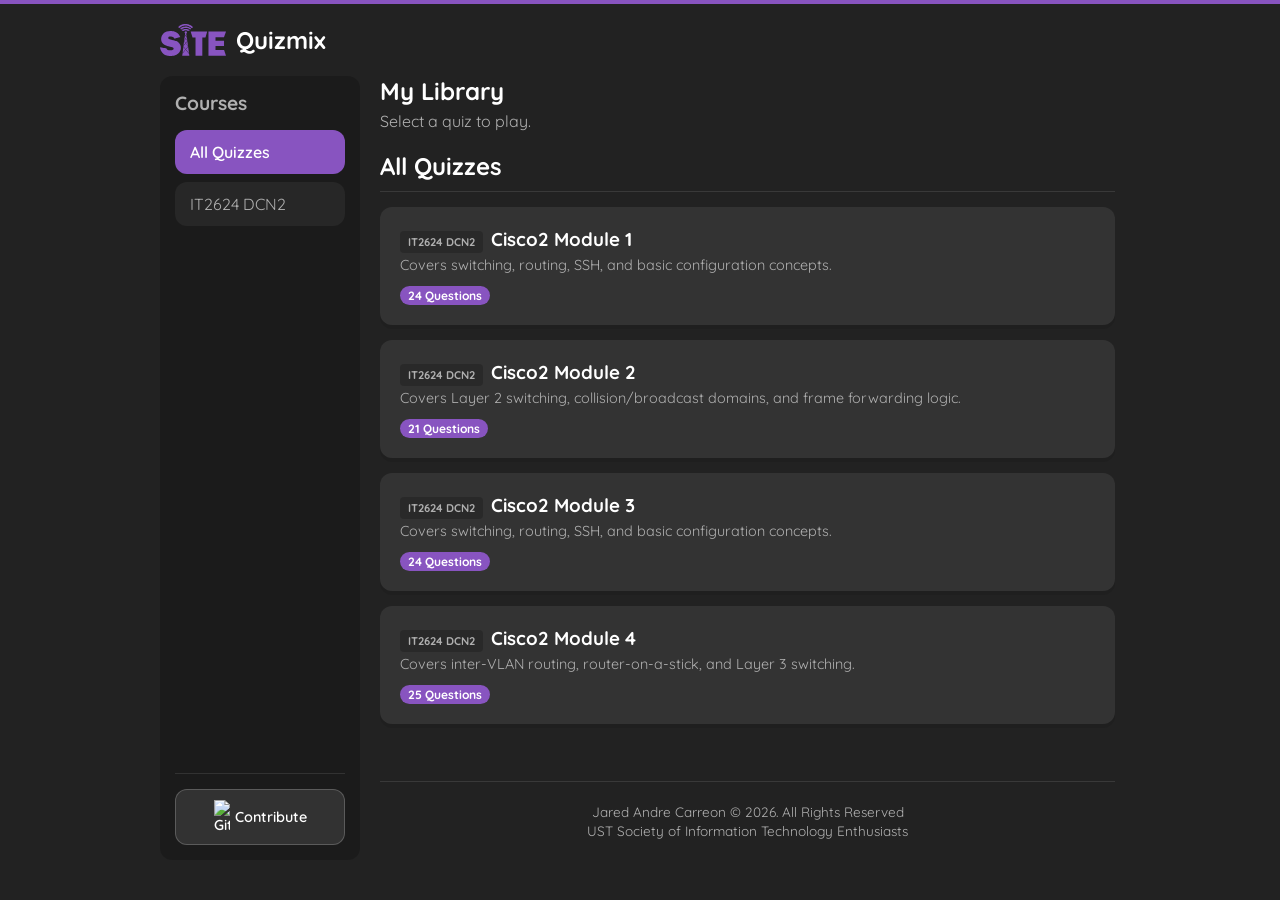
==== index.html @ fb85755e "Initial Initial commit" ====
<!DOCTYPE html>
<html lang="en">

<head>
    <meta charset="UTF-8">
    <meta name="viewport" content="width=device-width, initial-scale=1.0">
    <title>Quizmix</title>
    <link rel="stylesheet" href="assets/css/style.css">
    <link rel="preconnect" href="https://fonts.googleapis.com">
    <link rel="preconnect" href="https://fonts.gstatic.com" crossorigin>
    <link href="https://fonts.googleapis.com/css2?family=Quicksand:wght@400;500;600;700&display=swap" rel="stylesheet">
    <link href="https://fonts.googleapis.com/css2?family=Material+Symbols+Rounded:opsz,wght,FILL,GRAD@24,400,1,0"
        rel="stylesheet" />
</head>

<body>

    <div class="app-container">

        <!-- HEADER -->
        <header class="top-bar">
            <div class="header-content">
                <div class="logo">
                    <button id="menu-btn" class="hamburger-btn" aria-label="Toggle Menu">
                        <svg viewBox="0 0 24 24" width="24" height="24" stroke="currentColor" stroke-width="2"
                            fill="none" stroke-linecap="round" stroke-linejoin="round">
                            <line x1="3" y1="12" x2="21" y2="12"></line>
                            <line x1="3" y1="6" x2="21" y2="6"></line>
                            <line x1="3" y1="18" x2="21" y2="18"></line>
                        </svg>
                    </button>
                    <img src="assets/images/logo.svg" alt="Quizmix Logo">
                    <span>Quizmix</span>
                </div>
                <div class="score-board hidden" id="score-board">
                    Score: <span id="score-val">0</span>
                </div>
            </div>
        </header>

        <!-- START SCREEN (LIBRARY) -->
        <section id="start-screen" class="screen active dashboard-layout">

            <!-- SIDEBAR (Course Filter) -->
            <aside class="sidebar">
                <div class="sidebar-header">
                    <h2>Courses</h2>
                </div>
                <div id="course-list" class="course-list">
                    <!-- Dynamic Course Items -->
                    <div class="course-item active">All Quizzes</div>
                </div>

                <div class="sidebar-footer">
                    <div class="github-link-section sidebar-version">
                        <a href="https://github.com/jaredandrelc/sitequizmix" target="_blank"
                            class="github-btn compact">
                            <img src="https://github.githubassets.com/images/modules/logos_page/GitHub-Mark.png"
                                alt="GitHub" class="github-icon" style="width:16px; margin-right:5px;">
                            Contribute
                        </a>
                    </div>
                </div>
            </aside>

            <!-- MAIN CONTENT -->
            <div id="mobile-filters" class="mobile-filters"></div>

            <main class="content-area">
                <div class="library-header">
                    <h1>My Library</h1>
                    <p>Select a quiz to play.</p>
                </div>





                <div id="course-title-display" class="course-section-title">All Quizzes</div>

                <div id="quiz-list" class="quiz-grid">
                    <!-- Quiz Cards Injected Here -->
                </div>

                <footer>
                    <p>Jared Andre Carreon © 2026. All Rights Reserved</p>
                    <p>UST Society of Information Technology Enthusiasts</p>
                </footer>
            </main>
        </section>

        <!-- QUIZ SCREEN -->
        <section id="quiz-screen" class="screen">
            <div class="progress-bar-container">
                <div class="progress-bar" id="progress-bar"></div>
            </div>

            <div class="question-card">
                <div class="question-header">
                    <span class="q-type-badge" id="q-type">MULTIPLE CHOICE</span>

                    <div class="q-image-container hidden" id="q-image-container">
                        <img id="q-image" class="q-image" alt="Question Image">
                        <button id="view-larger-btn" class="view-larger-btn" title="View Larger">
                            <svg width="24" height="24" viewBox="0 0 24 24" fill="none" stroke="currentColor"
                                stroke-width="2" stroke-linecap="round" stroke-linejoin="round">
                                <polyline points="15 3 21 3 21 9"></polyline>
                                <polyline points="9 21 3 21 3 15"></polyline>
                                <line x1="21" y1="3" x2="14" y2="10"></line>
                                <line x1="3" y1="21" x2="10" y2="14"></line>
                            </svg>
                        </button>
                    </div>

                    <h2 id="q-text">Question text goes here?</h2>
                </div>

                <div class="interaction-area" id="interaction-area">
                    <!-- Dynamic Answer Options Injected Here -->
                </div>

                <div class="feedback-area hidden" id="feedback-area">
                    <div class="feedback-header" id="feedback-header">
                        <p id="feedback-msg">Correct!</p>
                    </div>
                    <button id="next-btn" class="primary-btn">Next Question</button>
                </div>
            </div>
        </section>

        <!-- RESULT SCREEN -->
        <section id="result-screen" class="screen">
            <!-- HERO SECTION (Fixed Size) -->
            <div class="result-hero-section">
                <h1>Quiz Completed!</h1>
                <p id="greeting-msg">Great job!</p>

                <!-- Circular Score Widget -->
                <div class="score-circle-container">
                    <svg class="score-circle" width="160" height="160" viewBox="0 0 160 160">
                        <defs>
                            <linearGradient id="scoreGradient" x1="0%" y1="0%" x2="100%" y2="100%">
                                <stop offset="0%" stop-color="#8854C0" />
                                <stop offset="100%" stop-color="#00C985" />
                            </linearGradient>
                        </defs>
                        <circle class="score-bg" cx="80" cy="80" r="70" stroke-width="12" fill="none"></circle>
                        <circle id="score-progress" class="score-progress" cx="80" cy="80" r="70" stroke-width="12"
                            fill="none" stroke="url(#scoreGradient)" stroke-linecap="round"></circle>
                    </svg>
                    <div class="score-text-center">
                        <span id="score-percent" class="score-percent-text">100%</span>
                        <span id="final-score-val" class="score-fraction-text">10/10</span>
                    </div>
                </div>

                <div class="hero-actions">
                    <button id="restart-btn" class="primary-btn">Play Again</button>
                    <button id="library-btn" class="primary-btn">Go back to Library</button>
                </div>
            </div>

            <!-- ANSWERS FEED (Independent Flow) -->
            <div class="result-answers-feed">
                <div class="summary-header-row">
                    <h2 class="section-title">Answers</h2>
                    <div class="summary-controls-segmented">
                        <button id="view-simple-btn" class="segment-btn active">Simple</button>
                        <button id="view-detailed-btn" class="segment-btn">Detailed</button>
                    </div>
                </div>
                <div id="quiz-summary" class="summary-list">
                    <!-- Dynamic Summary Injected Here -->
                </div>
            </div>

            <footer>
                <p>Jared Andre Carreon © 2026. All Rights Reserved</p>
                <p>UST Society of Information Technology Enthusiasts</p>
            </footer>
        </section>

    </div>

    </div>

    <!-- EXIT CONFIRMATION MODAL -->
    <div id="exit-modal" class="modal-overlay hidden">
        <div class="modal-content">
            <h3>Exit Quiz?</h3>
            <p>Your progress will be lost if you leave now.</p>
            <div class="modal-actions">
                <button id="modal-stay-btn" class="secondary-btn">Cancel</button>
                <button id="modal-leave-btn" class="primary-btn danger-btn">Exit</button>
            </div>
        </div>
    </div>

    <!-- QUIZ SPLASH SCREEN MODAL -->
    <div id="quiz-splash-modal" class="modal-overlay hidden" style="z-index: 2000;">
        <div class="modal-content splash-content">
            <div class="splash-header">
                <span id="splash-course" class="q-type-badge">Course Name</span>
                <h2 id="splash-title">Quiz Title</h2>
                <p id="splash-meta" class="splash-meta">10 Questions</p>
            </div>
            <div class="splash-body">
                <p id="splash-desc">Description goes here...</p>
            </div>
            <div class="modal-actions splash-actions">
                <button id="splash-library-btn" class="secondary-btn">Go to Library</button>
                <button id="splash-play-btn" class="primary-btn">Play Quiz</button>
            </div>
        </div>
    </div>

    <!-- EXPLANATION MODAL -->
    <div id="explanation-modal" class="modal-overlay hidden">
        <div class="modal-content explanation-content">
            <div class="modal-header">
                <h3>Explanation</h3>
                <button id="close-explanation-btn" class="close-icon">&times;</button>
            </div>
            <div class="modal-body">
                <p id="explanation-text"></p>
            </div>
            <div class="modal-actions">
                <button id="close-explanation-action-btn" class="primary-btn">Got it</button>
            </div>
        </div>
    </div>



    <script src="https://cdn.jsdelivr.net/npm/canvas-confetti@1.6.0/dist/confetti.browser.min.js"></script>
    <script src="assets/js/audio.js"></script>
    <script src="assets/js/script.js"></script>
</body>

</html>
---- assets/css/style.css ----
:root {
    --primary: #8854C0;
    --primary-dark: #6c4298;
    --secondary: #00c985;
    --accent: #ffc000;
    --danger: #ff3355;
    --background: #222222;
    --surface: #333333;
    --text: #ffffff;
    --text-muted: #b0b0b0;
    --font-main: 'Quicksand', sans-serif;

    --radius: 12px;
    --shadow: 0 4px 0 rgba(0, 0, 0, 0.3);
    --shadow-hover: 0 6px 0 rgba(0, 0, 0, 0.3);
    --shadow-active: 0 2px 0 rgba(0, 0, 0, 0.3);
}

::-webkit-scrollbar {
    width: 10px;
    height: 10px;
}

::-webkit-scrollbar-track {
    background: transparent;
}

::-webkit-scrollbar-thumb {
    background: #555;
    border-radius: 5px;
    border: 2px solid var(--background);
}

::-webkit-scrollbar-thumb:hover {
    background: var(--primary);
}

* {
    box-sizing: border-box;
    margin: 0;
    padding: 0;
    -webkit-user-select: none;
    -moz-user-select: none;
    -ms-user-select: none;
    user-select: none;
}

input,
textarea,
[contenteditable] {
    -webkit-user-select: text;
    -moz-user-select: text;
    -ms-user-select: text;
    user-select: text;
}

body {
    font-family: var(--font-main);
    background-color: var(--background);
    color: var(--text);
    height: 100vh;
    display: flex;
    justify-content: center;
    align-items: center;
    overflow: hidden;
    border-top: 4px solid var(--primary);
}

.hidden {
    display: none !important;
}

.app-container {
    width: 100%;
    width: 100%;
    max-width: 1000px;
    height: 100%;
    height: 100%;
    display: flex;
    flex-direction: column;
    padding: 20px;
    position: relative;
}

.top-bar {
    position: relative;
    padding: 0;
    margin-bottom: 20px;
}

.header-content {
    display: flex;
    justify-content: space-between;
    align-items: center;
}

.logo {
    font-weight: 700;
    font-size: 1.5rem;
    color: var(--text);
    display: flex;
    align-items: center;
    gap: 10px;
}

.logo img {
    height: 32px;
    width: auto;
}

.hamburger-btn {
    background: none;
    border: none;
    color: var(--text);
    cursor: pointer;
    margin-right: 10px;
    padding: 5px;
    display: none;
}

.hamburger-btn:hover {
    color: var(--primary);
}

.score-board {
    background: rgba(0, 0, 0, 0.3);
    padding: 5px 15px;
    border-radius: 20px;
    font-weight: 600;
}

.screen {
    flex: 1;
    display: none;
    flex-direction: column;
    animation: fadeIn 0.4s ease;
    overflow-y: auto;
}

.screen.active {
    display: flex;
}

@keyframes fadeIn {
    from {
        opacity: 0;
        transform: translateY(10px);
    }

    to {
        opacity: 1;
        transform: translateY(0);
    }
}

.library-header {
    margin-bottom: 20px;
}

.library-header h1 {
    margin-bottom: 5px;
}

.library-header p {
    color: var(--text-muted);
}

.dashboard-layout {
    flex-direction: row;
    gap: 20px;
    height: 100%;
    overflow: hidden;
    padding-bottom: 20px;
}

.sidebar {
    width: 200px;
    flex-shrink: 0;
    background: rgba(0, 0, 0, 0.2);
    border-radius: var(--radius);
    padding: 15px;
    display: flex;
    flex-direction: column;
}

.sidebar-header h2 {
    font-size: 1.2rem;
    margin-bottom: 15px;
    color: var(--text-muted);
}

.course-list {
    display: flex;
    flex-direction: column;
    gap: 8px;
    overflow-y: auto;
    flex: 1;
}

.mobile-filters {
    display: none;
    flex-direction: row;
    overflow-x: auto;
    gap: 10px;
    padding: 2px 5px 15px 5px;
    margin: 0;
    flex-shrink: 0;
    width: 600px;
    max-width: 100%;
    scrollbar-width: none;
}

.mobile-filters::-webkit-scrollbar {
    display: none;
}

.mobile-filters .course-item {
    flex-shrink: 0;
    white-space: nowrap;
}

.sidebar-footer {
    margin-top: 20px;
    padding-top: 15px;
    border-top: 1px solid rgba(255, 255, 255, 0.1);
}

.course-item {
    padding: 10px 15px;
    background: rgba(255, 255, 255, 0.05);
    border-radius: 8px;
    cursor: pointer;
    font-size: 0.95rem;
    color: var(--text-muted);
    transition: all 0.2s;
}

.course-item:hover {
    background: rgba(255, 255, 255, 0.1);
    color: white;
}

.course-item.active {
    background: var(--primary);
    color: white;
    font-weight: 600;
}

.content-area {
    flex: 1;
    display: flex;
    flex-direction: column;
    overflow-y: auto;
    padding-right: 5px;
}

.library-header {
    margin-bottom: 20px;
}

.course-section-title {
    font-size: 1.5rem;
    font-weight: 700;
    margin-bottom: 15px;
    padding-bottom: 10px;
    border-bottom: 1px solid rgba(255, 255, 255, 0.1);
}

@media (max-width: 768px) {
    .dashboard-layout {
        flex-direction: column;
    }

    .hamburger-btn {
        display: flex;
    }

    .sidebar {
        position: fixed;
        top: 0;
        left: -260px;
        width: 260px;
        height: 100vh;
        background: #333;
        z-index: 2000;
        transition: left 0.3s ease;
        flex-direction: column;
        padding: 20px;
        box-shadow: 2px 0 10px rgba(0, 0, 0, 0.5);
        align-items: stretch;
        overflow-y: auto;
    }

    .sidebar.open {
        left: 0;
    }

    .sidebar-overlay {
        position: fixed;
        top: 0;
        left: 0;
        width: 100vw;
        height: 100vh;
        background: rgba(0, 0, 0, 0.5);
        z-index: 1999;
        display: none;
    }

    .sidebar-overlay.active {
        display: block;
    }

    .sidebar-header {
        display: block;
        margin-bottom: 20px;
        font-size: 1.5rem;
        font-weight: bold;
        color: var(--text);
        padding-bottom: 15px;
        border-bottom: 1px solid rgba(255, 255, 255, 0.1);
    }

    .sidebar-footer {
        display: block;
        margin-top: auto;
    }

    .mobile-filters {
        display: flex;
        width: 100%;
        padding-left: 20px;
        padding-right: 20px;
        margin-bottom: 15px;
        box-sizing: border-box;
    }

    .content-area {
        overflow-y: auto;
    }

    .course-list {
        flex-direction: column;
        overflow-x: hidden;
        overflow-y: auto;
        padding-bottom: 20px;
        gap: 10px;
    }
}

.course-item {
    white-space: normal;
    padding: 12px 15px;
    font-size: 1rem;
    background: rgba(255, 255, 255, 0.05);
    border-radius: var(--radius);
    text-align: left;
}

.course-item.active {
    background: var(--primary);
    box-shadow: none;
}

.content-area {
    overflow-y: auto;
}

.github-link-section {
    margin-bottom: 20px;
    text-align: center;
    background: rgba(255, 255, 255, 0.05);
    padding: 20px;
    border-radius: var(--radius);
    border: 1px solid rgba(255, 255, 255, 0.1);
}

.github-link-section.sidebar-version {
    background: transparent;
    border: none;
    padding: 0;
    margin: 0;
    text-align: left;
}

.github-btn {
    display: inline-flex;
    align-items: center;
    background: #24292e;
    color: white;
    padding: 10px 20px;
    border-radius: var(--radius);
    text-decoration: none;
    font-weight: 600;
    transition: transform 0.2s, background 0.2s;
    box-shadow: 0 4px 0 rgba(0, 0, 0, 0.2);
    width: 100%;
    justify-content: center;
}

.github-btn.compact {
    font-size: 0.9rem;
    padding: 10px 15px;
    background: rgba(255, 255, 255, 0.1);
    border: 1px solid rgba(255, 255, 255, 0.2);
    box-shadow: none;
}

.github-btn.compact:hover {
    background: var(--primary);
    border-color: var(--primary);
}

.github-btn:hover {
    background: #2f363d;
    transform: translateY(-2px);
}

.github-btn:active {
    transform: translateY(2px);
    box-shadow: none;
}

.instruction-text {
    font-size: 0.9rem;
    color: var(--text-muted);
}

.quiz-grid {
    display: grid;
    grid-template-columns: 1fr;
    gap: 15px;
    padding-bottom: 20px;
}

footer {
    margin-top: auto;
    text-align: center;
    padding: 20px 0;
    border-top: 1px solid rgba(255, 255, 255, 0.1);
    color: var(--text-muted);
    font-size: 0.85rem;
    line-height: 1.4;
}

.quiz-card {
    background: var(--surface);
    padding: 20px;
    border-radius: var(--radius);
    cursor: pointer;
    position: relative;
    box-shadow: 0 4px 0 rgba(0, 0, 0, 0.1);
    transition: transform 0.1s;
}

.quiz-card:hover {
    transform: translateY(-2px);
    background: #505050;
}

.quiz-card:active {
    transform: translateY(2px);
    box-shadow: 0 0 0 rgba(0, 0, 0, 0.1);
}

.quiz-card h3 {
    margin-bottom: 5px;
}

.quiz-card p {
    font-size: 0.9rem;
    color: var(--text-muted);
    margin-bottom: 10px;
}

.quiz-card small {
    display: inline-block;
    background: var(--primary);
    padding: 2px 8px;
    border-radius: 10px;
    font-size: 0.75rem;
    font-weight: bold;
}

.remove-quiz {
    position: absolute;
    top: 10px;
    right: 15px;
    font-size: 1.5rem;
    color: var(--text-muted);
    transition: color 0.2s;
}

.remove-quiz:hover {
    color: var(--danger);
}

.result-unified-card {
    background: var(--surface);
    border-radius: var(--radius);
    box-shadow: 0 10px 20px rgba(0, 0, 0, 0.2);
    max-width: 800px;
    margin: 0 auto;
    padding-bottom: 30px;
}

.result-hero-section {
    text-align: center;
    padding: 30px 20px 10px 20px;
    margin-bottom: 20px;
    background: transparent;
}

.result-answers-feed {
    padding: 0 40px;
}

.result-card {
    display: none;
}

.score-circle-container {
    position: relative;
    width: 160px;
    height: 160px;
    margin: 20px auto;
}

.score-circle {
    transform: rotate(-90deg);
}

.score-bg {
    stroke: rgba(255, 255, 255, 0.1);
}

.score-progress {
    stroke-dasharray: 440;
    stroke-dashoffset: 440;
    transition: stroke-dashoffset 1.5s ease-out;
}

.score-text-center {
    position: absolute;
    top: 50%;
    left: 50%;
    transform: translate(-50%, -50%);
    display: flex;
    flex-direction: column;
    align-items: center;
}

.score-percent-text {
    font-size: 2rem;
    font-weight: 700;
    color: var(--text);
}

.score-fraction-text {
    font-size: 1rem;
    color: var(--text-muted);
    margin-top: -5px;
}

.result-answers-feed {
    padding: 0 40px;
    margin: 0 auto;
}

.result-card {
    display: none;
}

.summary-list {
    text-align: left;
    margin: 20px 0;
    border-top: 1px solid rgba(255, 255, 255, 0.1);
    padding-top: 10px;
}

.summary-item {
    background: rgba(0, 0, 0, 0.2);
    padding: 10px;
    margin-bottom: 8px;
    border-radius: 8px;
    border-left: 4px solid #555;
    display: flex;
    justify-content: space-between;
    align-items: center;
}

.summary-item.correct {
    border-left-color: var(--secondary);
    background: rgba(0, 201, 133, 0.1);
}

.summary-item.wrong {
    border-left-color: var(--danger);
    background: rgba(255, 51, 85, 0.1);
}

.summary-text {
    font-size: 0.9rem;
    flex: 1;
    margin-right: 10px;
}

.hidden-action {
    opacity: 0;
    transform: scale(0.9);
    pointer-events: none;
    transition: all 0.3s;
}

.summary-badge {
    font-weight: bold;
    font-size: 0.8rem;
    text-transform: uppercase;
    padding: 2px 6px;
    border-radius: 4px;
}

.summary-item.correct .summary-badge {
    color: var(--secondary);
    background: rgba(0, 201, 133, 0.2);
}

.summary-item.wrong .summary-badge {
    color: var(--danger);
    background: rgba(255, 51, 85, 0.2);
}

.result-card h1 {
    margin-bottom: 10px;
}

.summary-header-row {
    display: flex;
    justify-content: space-between;
    align-items: center;
    margin: 20px 0 15px 0;
    padding-top: 10px;
}

.section-title {
    font-size: 1.3rem;
    font-weight: 700;
    color: var(--text);
    margin: 0;
}

.summary-controls-segmented {
    background: rgba(0, 0, 0, 0.2);
    padding: 4px;
    border-radius: 10px;
    display: flex;
    gap: 4px;
}

.segment-btn {
    background: transparent;
    border: none;
    color: var(--text-muted);
    padding: 6px 16px;
    font-size: 0.9rem;
    font-weight: 600;
    font-family: inherit;
    cursor: pointer;
    border-radius: 8px;
    transition: all 0.2s cubic-bezier(0.25, 1, 0.5, 1);
}

.segment-btn.active {
    background: rgba(255, 255, 255, 0.1);
    color: white;
    box-shadow: 0 2px 5px rgba(0, 0, 0, 0.1);
}

.segment-btn:hover:not(.active) {
    color: white;
}

.summary-card-detailed {
    background: rgba(0, 0, 0, 0.3);
    border-radius: 12px;
    padding: 15px;
    margin-bottom: 20px;
    text-align: left;
    border: 2px solid transparent;
}

.summary-card-detailed.correct {
    border-color: var(--secondary);
    background: rgba(0, 201, 133, 0.05);
}

.summary-card-detailed.wrong {
    border-color: var(--danger);
    background: rgba(255, 51, 85, 0.05);
}

.det-question-text {
    font-size: 1.1rem;
    font-weight: 600;
    margin-bottom: 10px;
    display: flex;
    justify-content: space-between;
    align-items: flex-start;
    gap: 10px;
}

.det-badge {
    font-size: 0.75rem;
    padding: 3px 8px;
    border-radius: 6px;
    font-weight: bold;
    text-transform: uppercase;
    flex-shrink: 0;
}

.det-badge.correct {
    background: var(--secondary);
    color: #00442a;
}

.det-badge.wrong {
    background: var(--danger);
    color: #550011;
}

.det-image {
    width: 100%;
    max-height: 200px;
    object-fit: contain;
    border-radius: 8px;
    margin-bottom: 15px;
    background: rgba(0, 0, 0, 0.2);
}

.det-options {
    display: flex;
    flex-direction: column;
    gap: 8px;
}

.det-opt {
    padding: 10px;
    background: rgba(255, 255, 255, 0.05);
    border-radius: 8px;
    font-size: 0.95rem;
    border: 1px solid rgba(255, 255, 255, 0.1);
    display: flex;
    align-items: center;
    gap: 8px;
}

.det-opt.user-selected {
    border-color: var(--text-muted);
    background: rgba(255, 255, 255, 0.1);
}

.det-opt.is-correct-answer {
    border-color: var(--secondary);
    background: rgba(0, 201, 133, 0.2);
    color: var(--secondary);
    font-weight: 600;
}

.det-opt.user-selected.is-wrong {
    border-color: var(--danger);
    background: rgba(255, 51, 85, 0.2);
    color: var(--danger);
}

#greeting-msg {
    font-size: 1.5rem;
    font-weight: 700;
    color: var(--text);
    margin: 0;
    color: var(--text-muted);
}

.result-divider {
    height: 1px;
    background: rgba(255, 255, 255, 0.1);
    margin: 30px 0 20px 0;
    width: 100%;
}

.primary-btn {
    background: var(--primary);
    color: white;
    border: none;
    padding: 15px 30px;
    font-size: 1.1rem;
    font-family: inherit;
    font-weight: 700;
    border-radius: var(--radius);
    cursor: pointer;
    box-shadow: 0 4px 0 var(--primary-dark);
    transition: transform 0.1s;
    width: 100%;
}

.hero-actions .primary-btn {
    width: 100%;
    max-width: 250px;
    margin: 0 auto;
    display: block;
    box-shadow: 0 4px 0 var(--primary-dark);
    background: var(--primary);
    color: white;
    opacity: 1;
}

#restart-btn {
    background: var(--secondary) !important;
    box-shadow: 0 4px 0 #00A16B !important;
}

#restart-btn:active {
    box-shadow: 0 0 0 #00A16B !important;
}

#restart-btn:hover {
    background: #00c985 !important;
    box-shadow: 0 6px 0 #008f5d !important;
    transform: translateY(-2px);
}

#library-btn:hover {
    background: var(--primary);
    box-shadow: 0 6px 0 var(--primary-dark) !important;
    transform: translateY(-2px);
}

.hero-actions .primary-btn+.primary-btn {
    margin-top: 15px;
}

.hero-actions .primary-btn:active {
    box-shadow: 0 0 0 var(--primary-dark);
    transform: translateY(4px);
}

.modal-overlay {
    position: fixed;
    top: 0;
    left: 0;
    width: 100%;
    height: 100%;
    background: rgba(0, 0, 0, 0.6);
    backdrop-filter: blur(5px);
    z-index: 2000;
    display: flex;
    justify-content: center;
    align-items: center;
    padding: 20px;
    opacity: 0;
    visibility: hidden;
    transition: all 0.3s ease;
}

.modal-overlay:not(.hidden) {
    opacity: 1;
    visibility: visible;
}

.modal-content {
    background: var(--surface);
    padding: 30px;
    border-radius: var(--radius);
    text-align: center;
    max-width: 400px;
    width: 100%;
    box-shadow: 0 20px 40px rgba(0, 0, 0, 0.4);
    transform: scale(0.9);
    transition: transform 0.3s cubic-bezier(0.16, 1, 0.3, 1);
    border: 1px solid rgba(255, 255, 255, 0.1);
}

.modal-overlay:not(.hidden) .modal-content {
    transform: scale(1);
}

.modal-content h3 {
    font-size: 1.5rem;
    margin-bottom: 10px;
}

.modal-content p {
    color: var(--text-muted);
    margin-bottom: 25px;
}

.modal-actions {
    display: flex;
    gap: 15px;
    justify-content: center;
}

.modal-actions button {
    flex: 1;
    padding: 12px;
}

.secondary-btn {
    background: transparent;
    border: 1px solid rgba(255, 255, 255, 0.2);
    color: var(--text);
    border-radius: var(--radius);
    cursor: pointer;
    font-weight: 600;
    transition: all 0.2s;
}

.secondary-btn:hover {
    background: rgba(255, 255, 255, 0.05);
}

.danger-btn {
    background: var(--danger);
    box-shadow: 0 4px 0 #cc1f45;
}

.danger-btn:active {
    background: var(--danger);
    box-shadow: none;
}

.sticky-score-info {
    opacity: 0;
    transform: translateY(-10px);
    transition: all 0.3s ease;
    font-weight: 700;
    font-size: 1.1rem;
    pointer-events: none;
    position: absolute;
    display: flex;
    align-items: center;
    gap: 12px;
}

.sticky-percent {
    color: var(--secondary);
    font-size: 1.2rem;
}

.sticky-fraction {
    color: var(--text-muted);
    font-size: 1rem;
}

.result-sticky-header.stuck .sticky-score-info {
    opacity: 1;
    transform: translateY(0);
    position: relative;
    pointer-events: auto;
}

.result-sticky-header .final-score {
    transition: transform 0.4s cubic-bezier(0.16, 1, 0.3, 1);
    transform-origin: left center;
}

.result-sticky-header.stuck .final-score {
    transform: scale(0.6);
}

.result-sticky-header .primary-btn {
    transition: all 0.4s cubic-bezier(0.16, 1, 0.3, 1);
    width: 100%;
    max-width: 200px;
}

.result-sticky-header.stuck .primary-btn {
    width: auto;
    padding: 8px 20px;
    font-size: 0.85rem;
    box-shadow: 0 2px 0 var(--primary-dark);
    margin: 0;
}

.result-header-content {
    margin-bottom: 20px;
}

.icon-svg {
    width: 20px;
    height: 20px;
    vertical-align: middle;
}

input[type="file"] {
    display: none;
}

.progress-bar-container {
    width: 100%;
    height: 8px;
    background: rgba(255, 255, 255, 0.1);
    border-radius: 4px;
    margin-bottom: 20px;
    overflow: hidden;
    flex-shrink: 0;
}

.progress-bar {
    height: 100%;
    background: var(--secondary);
    width: 0%;
    transition: width 0.3s ease;
}

.question-card {
    background: var(--surface);
    padding: 20px;
    border-radius: var(--radius);
    flex: 1;
    display: flex;
    flex-direction: column;
    max-height: 80vh;
    position: relative;
    overflow: hidden;
}

.question-header {
    margin-bottom: 20px;
}

.q-type-badge {
    font-size: 0.75rem;
    background: rgba(0, 0, 0, 0.2);
    padding: 4px 8px;
    border-radius: 4px;
    text-transform: uppercase;
    font-weight: bold;
    color: var(--text-muted);
}

#q-text {
    margin-top: 10px;
    font-size: 1.3rem;
}

.q-image {
    max-width: 100%;
    max-height: 300px;
    border-radius: 8px;
    margin-top: 10px;
    display: block;
    object-fit: contain;
}

.interaction-area {
    flex: 1;
    overflow-y: auto;
    display: flex;
    flex-direction: column;
    gap: 10px;
    padding-bottom: 10px;
    scroll-behavior: smooth;
    min-height: 0;
}

.interaction-area>* {
    flex-shrink: 0;
}

.interaction-area.has-feedback {
    padding-bottom: 50vh !important;
    overflow-y: auto !important;
}

.option-btn {
    background: rgba(255, 255, 255, 0.05);
    border: 2px solid rgba(255, 255, 255, 0.1);
    color: white;
    padding: 15px;
    border-radius: 12px;
    text-align: left;
    cursor: pointer;
    font-family: inherit;
    font-size: 1rem;
    transition: all 0.2s;
    position: relative;
}

.option-btn:hover {
    background: rgba(255, 255, 255, 0.1);
}

.option-btn.selected {
    border-color: var(--primary);
    background: rgba(136, 84, 192, 0.2);
}

.option-btn.correct {
    background: var(--secondary);
    border-color: var(--secondary);
    box-shadow: 0 4px 0 #00A16B;
}

.option-btn.wrong {
    background: var(--danger);
    border-color: var(--danger);
    box-shadow: 0 4px 0 #CC2944;
}

.ident-input {
    background: rgba(0, 0, 0, 0.2);
    border: 2px solid rgba(255, 255, 255, 0.1);
    color: white;
    padding: 15px;
    border-radius: 12px;
    font-size: 1.2rem;
    font-family: inherit;
    width: 100%;
}

.ident-input:focus {
    outline: none;
    border-color: var(--primary);
}

.word-bank,
.sentence-lane {
    display: flex;
    flex-wrap: wrap;
    gap: 8px;
    padding: 20px;
    min-height: 80px;
    background: rgba(0, 0, 0, 0.2);
    border-radius: 12px;
    align-content: flex-start;
}

.sentence-lane {
    border: 2px dashed rgba(255, 255, 255, 0.2);
    margin-bottom: 20px;
}

.word-block {
    background: white;
    color: #333;
    padding: 8px 16px;
    border-radius: 20px;
    font-weight: 600;
    cursor: pointer;
    box-shadow: 0 3px 0 #ccc;
    user-select: none;
    transition: transform 0.1s;
}

.word-block:active {
    box-shadow: 0 0 0 #ccc;
    transform: translateY(3px);
}

.matching-container {
    display: flex;
    justify-content: space-between;
    gap: 30px;
    width: 100%;
    flex-shrink: 0;
}

.match-col {
    flex: 1;
    display: flex;
    flex-direction: column;
    gap: 12px;
    padding: 15px;
}

.match-item {
    background: var(--surface);
    border: 2px solid rgba(255, 255, 255, 0.1);
    color: var(--text);
    padding: 15px;
    border-radius: 8px;
    cursor: pointer;
    text-align: center;
    transition: all 0.2s;
    user-select: none;
}

.match-item:hover:not(.disabled) {
    border-color: var(--primary);
    transform: translateY(-2px);
}

.match-item.selected {
    border-color: var(--accent);
    background: rgba(255, 192, 0, 0.1);
    transform: scale(1.02);
}

.match-item.disabled {
    cursor: default;
    pointer-events: none;
    opacity: 0.8;
}

.match-item.correct {
    border-color: var(--secondary);
    background: rgba(0, 201, 133, 0.1);
}

.match-item.wrong {
    border-color: var(--danger);
    background: rgba(255, 51, 85, 0.1);
}

.feedback-area {
    position: absolute;
    bottom: 0;
    left: 0;
    width: 100%;
    margin-top: 0;
    padding: 20px;
    border-top: 1px solid rgba(255, 255, 255, 0.1);
    background: var(--surface);
    text-align: center;
    animation: slideUp 0.3s;
    z-index: 10;
    box-shadow: 0 -5px 20px rgba(0, 0, 0, 0.5);
    max-height: 60%;
    overflow-y: auto;
}

@keyframes slideUp {
    from {
        transform: translateY(100%);
        opacity: 0;
    }

    to {
        transform: translateY(0);
        opacity: 1;
    }
}

#feedback-msg {
    font-size: 1.5rem;
    font-weight: 800;
    margin-bottom: 15px;
}

.answer-reveal {
    color: var(--text-muted);
    font-size: 1.1rem;
    margin-bottom: 15px;
    font-weight: 500;
}

.feedback-area.feedback-correct {
    background: #00442a;
    border: 2px solid var(--secondary);
    border-radius: var(--radius);
    margin: 10px;
    width: calc(100% - 20px);
    padding-bottom: 25px;
}

.feedback-correct #feedback-msg {
    color: var(--secondary);
}

.feedback-area.feedback-wrong {
    background: #550011;
    border: 2px solid var(--danger);
    border-radius: var(--radius);
    margin: 10px;
    width: calc(100% - 20px);
    padding-bottom: 25px;
}

.feedback-wrong #feedback-msg {
    color: var(--danger);
}

.final-score {
    font-size: 3rem;
    font-weight: 800;
    color: var(--accent);
    margin: 20px 0;
}

.option-btn,
.checkbox-btn {
    width: 100%;
    padding: 15px 20px;
    margin-bottom: 12px;
    border: none;
    border-radius: 8px;
    background: #464646;
    color: white;
    font-size: 1.1rem;
    font-weight: 600;
    font-family: inherit;
    cursor: pointer;
    text-align: left;
    transition: transform 0.1s, background 0.2s, box-shadow 0.1s;
    box-shadow: 0 4px 0 rgba(0, 0, 0, 0.2);
    position: relative;
    overflow: hidden;
    flex-shrink: 0;
}

.option-btn:hover,
.checkbox-btn:hover {
    background: #555;
    transform: translateY(-2px);
    box-shadow: 0 6px 0 rgba(0, 0, 0, 0.2);
}

.option-btn:active,
.checkbox-btn:active {
    transform: translateY(2px);
    box-shadow: 0 0 0 rgba(0, 0, 0, 0.2);
}

.option-btn:disabled,
.checkbox-btn.disabled {
    cursor: default;
    transform: none;
    box-shadow: none;
    opacity: 0.7;
}

.option-btn.correct,
.checkbox-btn.correct {
    background: var(--secondary) !important;
    color: #003322;
    box-shadow: 0 4px 0 #008f5d !important;
}

.option-btn.wrong,
.checkbox-btn.wrong {
    background: var(--danger) !important;
    color: white;
    box-shadow: 0 4px 0 #cc0022 !important;
}

.checkbox-btn {
    display: flex;
    justify-content: space-between;
    align-items: center;
}

.checkbox-btn .check-indicator {
    width: 24px;
    height: 24px;
    border: 3px solid rgba(255, 255, 255, 0.5);
    border-radius: 6px;
    transition: all 0.2s;
    display: flex;
    align-items: center;
    justify-content: center;
}

.checkbox-btn.selected {
    background: var(--primary);
    box-shadow: 0 4px 0 var(--primary-dark);
}

.checkbox-btn.selected .check-indicator {
    background: white;
    border-color: white;
}

.checkbox-btn.selected .check-indicator::after {
    content: '✔';
    font-size: 16px;
    color: var(--primary);
}

.feedback-area {
    margin-top: 20px;
    padding: 15px;
    border-radius: var(--radius);
    text-align: center;
    animation: slideUp 0.3s ease;
}

.feedback-correct {
    background: rgba(0, 201, 133, 0.2);
    border: 2px solid var(--secondary);
}

.feedback-wrong {
    background: rgba(255, 51, 85, 0.2);
    border: 2px solid var(--danger);
}

@keyframes slideUp {
    from {
        opacity: 0;
        transform: translateY(10px);
    }

    to {
        opacity: 1;
        transform: translateY(0);
    }
}

#feedback-msg {
    font-size: 1.4rem;
    font-weight: 800;
    margin: 0;
    text-transform: uppercase;
    letter-spacing: 1px;
}

.feedback-header {
    display: flex;
    justify-content: center;
    align-items: center;
    gap: 15px;
    margin-bottom: 20px;
    flex-wrap: wrap;
}

.primary-btn {
    background: var(--secondary);
    color: #003322;
    border: none;
    padding: 12px 30px;
    font-size: 1.1rem;
    font-weight: 700;
    border-radius: 50px;
    cursor: pointer;
    box-shadow: 0 4px 0 #008f5d;
    transition: all 0.2s;
}

.primary-btn:hover {
    transform: translateY(-2px);
    box-shadow: 0 6px 0 #008f5d;
    filter: brightness(1.1);
}

.primary-btn:active {
    transform: translateY(2px);
    box-shadow: none;
}

.secondary-btn {
    background: rgba(255, 255, 255, 0.1);
    color: white;
    border: none;
    padding: 10px 20px;
    font-size: 1rem;
    font-weight: 600;
    border-radius: 50px;
    cursor: pointer;
    transition: background 0.2s;
}

.secondary-btn:hover {
    background: rgba(255, 255, 255, 0.2);
}

.why-btn {
    background: var(--accent);
    color: #443300;
    border: none;
    padding: 6px 16px;
    font-size: 0.9rem;
    font-weight: 700;
    border-radius: 50px;
    cursor: pointer;
    display: inline-flex;
    align-items: center;
    gap: 8px;
    transition: all 0.2s;
    margin: 0;
    box-shadow: 0 4px 0 #cc9900;
}

.why-btn:hover {
    background: #ffcc33;
    transform: translateY(-2px);
    box-shadow: 0 6px 0 #cc9900;
    color: #443300;
}

.why-btn .icon {
    display: inline-flex;
    align-items: center;
    justify-content: center;
    width: 20px;
    height: 20px;
    background: rgba(0, 0, 0, 0.1);
    border-radius: 50%;
    font-size: 0.8rem;
    color: #443300;
}

.why-btn:hover .icon {
    background: rgba(0, 0, 0, 0.2);
}

#restart-btn {
    box-shadow: 0 4px 0 #008f5d !important;
}

#restart-btn:hover {
    box-shadow: 0 6px 0 #008f5d !important;
}

#restart-btn:active {
    box-shadow: none !important;
    transform: translateY(2px);
}

.why-btn .icon {
    display: inline-flex;
    align-items: center;
    justify-content: center;
    width: 20px;
    height: 20px;
    background: rgba(255, 255, 255, 0.2);
    border-radius: 50%;
    font-size: 0.8rem;
}

.why-btn:hover .icon {
    background: rgba(0, 0, 0, 0.2);
    color: white;
}

.modal-overlay {
    position: fixed;
    top: 0;
    left: 0;
    width: 100%;
    height: 100%;
    background: rgba(0, 0, 0, 0.85);
    z-index: 3000;
    display: flex;
    justify-content: center;
    align-items: center;
    backdrop-filter: blur(5px);
}

.modal-content {
    background: var(--surface);
    padding: 25px;
    border-radius: var(--radius);
    max-width: 500px;
    width: 90%;
    text-align: center;
    box-shadow: 0 20px 50px rgba(0, 0, 0, 0.5);
    border: 1px solid rgba(255, 255, 255, 0.1);
    animation: popIn 0.3s cubic-bezier(0.175, 0.885, 0.32, 1.275);
}

@keyframes popIn {
    from {
        opacity: 0;
        transform: scale(0.8);
    }

    to {
        opacity: 1;
        transform: scale(1);
    }
}

.modal-header {
    display: flex;
    justify-content: space-between;
    align-items: center;
    margin-bottom: 15px;
    padding-bottom: 15px;
    border-bottom: 1px solid rgba(255, 255, 255, 0.1);
}

.modal-header h3 {
    margin: 0;
    font-size: 1.4rem;
}

.close-icon {
    background: none;
    border: none;
    color: var(--text-muted);
    font-size: 1.5rem;
    cursor: pointer;
}

.close-icon:hover {
    color: white;
}

.modal-body {
    margin-bottom: 25px;
    font-size: 1.1rem;
    line-height: 1.6;
    text-align: left;
}

.q-image-container {
    position: relative;
    width: 100%;
    max-height: 250px;
    margin: 10px 0 20px 0;
    border-radius: var(--radius);
    overflow: hidden;
    background: #000;
    display: flex;
    justify-content: center;
    align-items: center;
}

.q-image {
    width: 100%;
    height: 100%;
    object-fit: contain;
    max-height: 250px;
    cursor: zoom-in;
    transition: transform 0.2s;
}

.q-image:hover {
    transform: scale(1.02);
}

.view-larger-btn {
    position: absolute;
    top: 10px;
    left: 10px;
    background: rgba(0, 0, 0, 0.6);
    color: white;
    border: 1px solid rgba(255, 255, 255, 0.3);
    border-radius: 8px;
    width: 36px;
    height: 36px;
    display: flex;
    align-items: center;
    justify-content: center;
    cursor: pointer;
    backdrop-filter: blur(4px);
    transition: all 0.2s;
    z-index: 10;
}

.view-larger-btn:hover {
    background: rgba(0, 0, 0, 0.8);
    transform: scale(1.1);
}

.lightbox-overlay {
    position: fixed;
    top: 0;
    left: 0;
    width: 100%;
    height: 100%;
    background: rgba(0, 0, 0, 0.95);
    z-index: 99999;
    /* Max z-index */
    display: flex;
    justify-content: center;
    align-items: center;
    cursor: zoom-out;
    opacity: 0;
    pointer-events: none;
    transition: opacity 0.2s ease;
}

.lightbox-overlay.active {
    opacity: 1;
    pointer-events: auto;
}

#lightbox-img {
    display: block;
    max-width: 90vw;
    max-height: 90vh;
    object-fit: contain;
    border-radius: 4px;
    box-shadow: 0 0 30px rgba(0, 0, 0, 0.8);
    background: #222;
    cursor: default;
    transform: scale(0.9);
    transition: transform 0.2s cubic-bezier(0.175, 0.885, 0.32, 1.275);
}

.lightbox-overlay.active #lightbox-img {
    transform: scale(1);
}

.lightbox-close {
    position: absolute;
    top: 20px;
    right: 20px;
    width: 40px;
    height: 40px;
    background: rgba(255, 255, 255, 0.1);
    color: white;
    border: none;
    font-size: 2.5rem;
    width: 50px;
    height: 50px;
    border-radius: 50%;
    cursor: pointer;
    display: flex;
    align-items: center;
    justify-content: center;
    z-index: 10001;
    transition: background 0.2s;
}

.lightbox-close:hover {
    background: rgba(255, 255, 255, 0.3);
}

@keyframes zoomIn {
    from {
        transform: scale(0.95);
        opacity: 0;
    }

    to {
        transform: scale(1);
        opacity: 1;
    }
}

@media (max-width: 768px) {
    .q-image-container {
        max-height: 200px;
    }

    .q-image {
        max-height: 200px;
    }
}
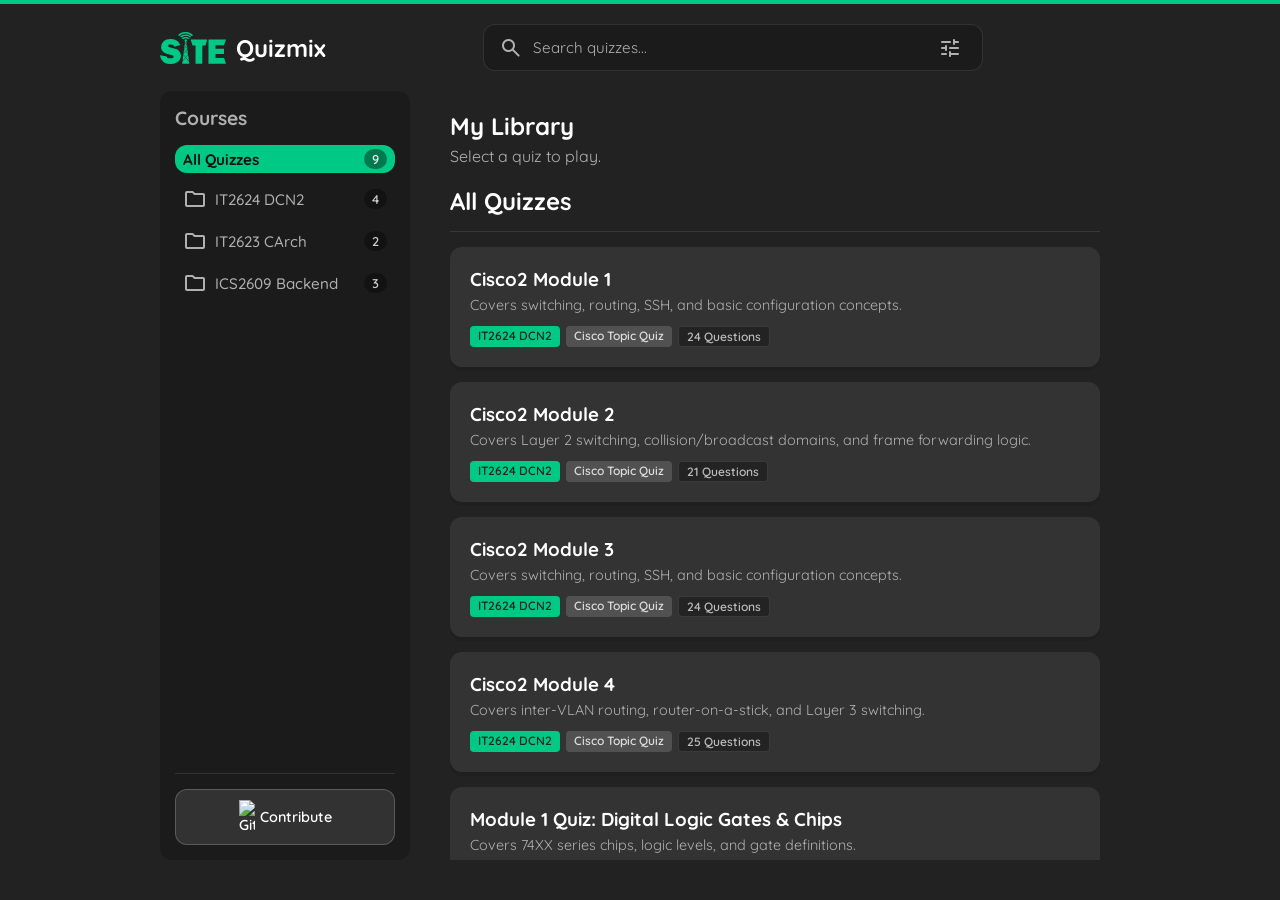
==== commit 3291a3e3: "home polish polished some home features prior to vercel migration" ====
--- a/index.html
+++ b/index.html
@@ -11,6 +11,7 @@
     <link href="https://fonts.googleapis.com/css2?family=Quicksand:wght@400;500;600;700&display=swap" rel="stylesheet">
     <link href="https://fonts.googleapis.com/css2?family=Material+Symbols+Rounded:opsz,wght,FILL,GRAD@24,400,1,0"
         rel="stylesheet" />
+    <link rel="icon" type="image/svg+xml" href="assets/images/logo.svg">
 </head>
 
 <body>
@@ -32,9 +33,22 @@
                     <img src="assets/images/logo.svg" alt="Quizmix Logo">
                     <span>Quizmix</span>
                 </div>
+                <div class="search-container" id="main-search-container">
+                    <button id="mobile-search-toggle" class="search-filter-btn" title="Toggle Search">
+                        <span class="material-symbols-rounded" id="mobile-search-icon">search</span>
+                    </button>
+                    <span class="material-symbols-rounded search-icon-left">search</span>
+                    <input type="text" id="quiz-search-input" class="search-input" placeholder="Search quizzes...">
+                    <button id="search-filter-btn" class="search-filter-btn" title="Filter Options">
+                        <span class="material-symbols-rounded">tune</span>
+                    </button>
+                </div>
                 <div class="score-board hidden" id="score-board">
                     Score: <span id="score-val">0</span>
                 </div>
+                <button id="header-close-quiz-btn" class="header-close-btn hidden" title="Close Quiz">
+                    <span class="material-symbols-rounded" style="color: white; font-size: 1.2rem;">close</span>
+                </button>
             </div>
         </header>
 
@@ -66,17 +80,20 @@
             <!-- MAIN CONTENT -->
             <div id="mobile-filters" class="mobile-filters"></div>
 
-            <main class="content-area">
+            <main class="content-area" style="padding: 20px;">
                 <div class="library-header">
-                    <h1>My Library</h1>
-                    <p>Select a quiz to play.</p>
-                </div>
-
-
-
-
-
-                <div id="course-title-display" class="course-section-title">All Quizzes</div>
+                    <div class="library-title-row">
+                        <div class="title-text-group">
+                            <h1>My Library</h1>
+                            <p>Select a quiz to play.</p>
+                        </div>
+                    </div>
+                </div>
+
+                <div class="search-header-container">
+                    <div id="course-title-display" class="course-section-title">All Quizzes</div>
+                    <div id="search-tags-display" class="search-tags-subtext hidden"></div>
+                </div>
 
                 <div id="quiz-list" class="quiz-grid">
                     <!-- Quiz Cards Injected Here -->
@@ -230,10 +247,28 @@
         </div>
     </div>
 
+    <!-- FILTER MODAL -->
+    <div id="filter-modal" class="modal-overlay hidden filter-overlay">
+        <div class="modal-content filter-content">
+            <div class="modal-header filter-header">
+                <h3>Filter Quizzes</h3>
+                <button id="close-filter-btn" class="close-icon">&times;</button>
+            </div>
+            <div class="filter-body" id="filter-options-container">
+                <!-- Checkboxes injected here -->
+            </div>
+            <div class="modal-actions filter-actions">
+                <button id="clear-filters-btn" class="secondary-btn">Clear All</button>
+                <button id="apply-filters-btn" class="primary-btn">Apply</button>
+            </div>
+        </div>
+    </div>
+
 
 
     <script src="https://cdn.jsdelivr.net/npm/canvas-confetti@1.6.0/dist/confetti.browser.min.js"></script>
     <script src="assets/js/audio.js"></script>
+    <script src="assets/js/quiz-index.js"></script>
     <script src="assets/js/script.js"></script>
 </body>
 
--- a/assets/css/style.css
+++ b/assets/css/style.css
@@ -1,6 +1,6 @@
 :root {
-    --primary: #8854C0;
-    --primary-dark: #6c4298;
+    --primary: #00c985;
+    --primary-dark: #23c690c1;
     --secondary: #00c985;
     --accent: #ffc000;
     --danger: #ff3355;
@@ -92,6 +92,31 @@
     display: flex;
     justify-content: space-between;
     align-items: center;
+    gap: 20px;
+    flex-wrap: wrap;
+}
+
+#score-board {
+    margin-left: auto;
+}
+
+.header-close-btn {
+    background: #e74c3c;
+    border: none;
+    border-radius: var(--radius);
+    color: white;
+    cursor: pointer;
+    display: flex;
+    align-items: center;
+    justify-content: center;
+    padding: 8px;
+    margin-left: 10px;
+    transition: background 0.2s, transform 0.1s;
+}
+
+.header-close-btn:hover {
+    background: #c0392b;
+    transform: scale(1.05);
 }
 
 .logo {
@@ -174,7 +199,7 @@
 }
 
 .sidebar {
-    width: 200px;
+    width: 250px;
     flex-shrink: 0;
     background: rgba(0, 0, 0, 0.2);
     border-radius: var(--radius);
@@ -225,25 +250,92 @@
     border-top: 1px solid rgba(255, 255, 255, 0.1);
 }
 
+/* Sidebar Nested Items */
+.course-group {
+    display: flex;
+    flex-direction: column;
+    margin-bottom: 2px;
+}
+
 .course-item {
-    padding: 10px 15px;
+    white-space: normal;
+    padding: 4px 8px;
+    border-radius: var(--radius);
+    cursor: pointer;
+    transition: all 0.2s;
+    font-weight: 500;
+    color: var(--text-muted);
+    display: flex;
+    justify-content: space-between;
+    align-items: center;
+    font-size: 0.95rem;
+}
+
+.course-item-content {
+    display: flex;
+    align-items: center;
+    gap: 8px;
+    flex: 1;
+}
+
+.expand-icon {
+    font-size: 1.2rem;
+    transition: color 0.2s;
+}
+
+.course-item:hover,
+.syscat-item:hover {
     background: rgba(255, 255, 255, 0.05);
-    border-radius: 8px;
-    cursor: pointer;
-    font-size: 0.95rem;
+    color: var(--text);
+}
+
+.course-item.active,
+.syscat-item.active {
+    background: var(--primary);
+    color: #111;
+    font-weight: 700;
+}
+
+.course-children {
+    display: none;
+    flex-direction: column;
+    padding-left: 20px;
+    margin-top: 4px;
+    border-left: 1px solid rgba(255, 255, 255, 0.1);
+    margin-left: 12px;
+}
+
+.course-children.open {
+    display: flex;
+}
+
+.syscat-item {
+    white-space: normal;
+    padding: 2px 8px;
+    border-radius: var(--radius);
+    cursor: pointer;
+    transition: all 0.2s;
+    font-size: 0.9rem;
     color: var(--text-muted);
-    transition: all 0.2s;
-}
-
-.course-item:hover {
-    background: rgba(255, 255, 255, 0.1);
-    color: white;
-}
-
-.course-item.active {
-    background: var(--primary);
-    color: white;
+    font-weight: 500;
+    display: flex;
+    justify-content: space-between;
+    align-items: center;
+}
+
+.course-count {
+    background: rgba(0, 0, 0, 0.3);
+    padding: 2px 8px;
+    border-radius: 10px;
+    font-size: 0.8rem;
+    color: #ccc;
     font-weight: 600;
+}
+
+.course-item.active .course-count,
+.syscat-item.active .course-count {
+    background: rgba(0, 0, 0, 0.4);
+    color: #eee;
 }
 
 .content-area {
@@ -258,12 +350,128 @@
     margin-bottom: 20px;
 }
 
+.search-header-container {
+    margin-bottom: 15px;
+    padding-bottom: 15px;
+    border-bottom: 1px solid rgba(255, 255, 255, 0.1);
+    display: flex;
+    flex-direction: column;
+    gap: 8px;
+}
+
 .course-section-title {
     font-size: 1.5rem;
     font-weight: 700;
-    margin-bottom: 15px;
-    padding-bottom: 10px;
-    border-bottom: 1px solid rgba(255, 255, 255, 0.1);
+}
+
+.search-tags-subtext {
+    font-size: 0.85rem;
+    font-weight: 500;
+    display: flex;
+    flex-wrap: wrap;
+    gap: 8px;
+    align-items: center;
+}
+
+.search-tags-subtext .tag {
+    background: rgba(255, 255, 255, 0.1);
+    color: var(--primary);
+    padding: 4px 8px 4px 12px;
+    border-radius: 12px;
+    font-size: 0.8rem;
+    display: inline-flex;
+    align-items: center;
+    gap: 6px;
+}
+
+.tag-close {
+    background: none;
+    border: none;
+    color: var(--text-muted);
+    cursor: pointer;
+    font-size: 1rem;
+    line-height: 1;
+    padding: 0 2px;
+    border-radius: 50%;
+    transition: color 0.15s, background 0.15s;
+}
+
+.tag-close:hover {
+    color: var(--danger);
+    background: rgba(255, 255, 255, 0.1);
+}
+
+.search-tags-subtext .tag-more {
+    color: var(--text-muted);
+    font-size: 0.8rem;
+    font-style: italic;
+}
+
+.library-title-row {
+    display: flex;
+    justify-content: space-between;
+    align-items: center;
+    gap: 15px;
+    flex-wrap: wrap;
+}
+
+.search-container {
+    display: flex;
+    align-items: center;
+    background: rgba(0, 0, 0, 0.2);
+    border: 1px solid rgba(255, 255, 255, 0.1);
+    border-radius: var(--radius);
+    padding: 5px 15px;
+    flex: 1 1 300px;
+    max-width: 500px;
+    margin: 0 auto;
+    transition: border-color 0.2s;
+}
+
+.search-container:focus-within {
+    border-color: var(--primary);
+}
+
+.search-icon-left {
+    color: var(--text-muted);
+    font-size: 1.2rem;
+    margin-right: 10px;
+}
+
+.search-input {
+    background: transparent;
+    border: none;
+    color: var(--text);
+    font-family: inherit;
+    font-size: 0.95rem;
+    padding: 8px 0;
+    width: 100%;
+    outline: none;
+}
+
+.search-input::placeholder {
+    color: var(--text-muted);
+}
+
+.search-filter-btn {
+    background: transparent;
+    border: none;
+    color: var(--text-muted);
+    cursor: pointer;
+    display: flex;
+    align-items: center;
+    justify-content: center;
+    padding: 5px;
+    margin-left: 10px;
+    transition: color 0.2s;
+}
+
+.search-filter-btn:hover {
+    color: var(--primary);
+}
+
+#mobile-search-toggle {
+    display: none;
 }
 
 @media (max-width: 768px) {
@@ -271,6 +479,55 @@
         flex-direction: column;
     }
 
+    .search-container {
+        flex: 0 0 auto;
+        background: transparent;
+        border: none;
+        padding: 0;
+        margin: 0;
+        gap: 5px;
+    }
+
+    .search-input,
+    .search-icon-left {
+        display: none !important;
+    }
+
+    #mobile-search-toggle {
+        display: flex;
+    }
+
+    .search-filter-btn {
+        background: rgba(0, 0, 0, 0.2);
+        border: 1px solid rgba(255, 255, 255, 0.1);
+        border-radius: var(--radius);
+        padding: 8px;
+        margin-left: 0;
+    }
+
+    .search-container.mobile-active {
+        position: absolute;
+        top: 65px;
+        /* Drop down below header */
+        left: 20px;
+        right: 20px;
+        width: calc(100% - 40px);
+        max-width: none;
+        background: var(--surface);
+        border: 1px solid rgba(255, 255, 255, 0.1);
+        padding: 10px 15px;
+        z-index: 1000;
+        box-shadow: 0 4px 10px rgba(0, 0, 0, 0.5);
+    }
+
+    .search-container.mobile-active .search-input {
+        display: block !important;
+    }
+
+    .search-container.mobile-active .search-icon-left {
+        display: block !important;
+    }
+
     .hamburger-btn {
         display: flex;
     }
@@ -278,15 +535,14 @@
     .sidebar {
         position: fixed;
         top: 0;
-        left: -260px;
-        width: 260px;
+        left: -250px;
+        width: 250px;
         height: 100vh;
         background: #333;
         z-index: 2000;
         transition: left 0.3s ease;
         flex-direction: column;
         padding: 20px;
-        box-shadow: 2px 0 10px rgba(0, 0, 0, 0.5);
         align-items: stretch;
         overflow-y: auto;
     }
@@ -347,22 +603,90 @@
     }
 }
 
-.course-item {
-    white-space: normal;
-    padding: 12px 15px;
+.filter-overlay {
+    z-index: 2500;
+    align-items: center;
+}
+
+.filter-content {
+    background: var(--surface);
+    width: 90%;
+    max-width: 400px;
+    border-radius: var(--radius);
+    padding: 20px;
+    box-shadow: 0 10px 30px rgba(0, 0, 0, 0.5);
+    display: flex;
+    flex-direction: column;
+    max-height: 80vh;
+}
+
+.filter-header {
+    margin-bottom: 15px;
+    padding-bottom: 15px;
+    border-bottom: 1px solid rgba(255, 255, 255, 0.1);
+}
+
+.filter-body {
+    overflow-y: auto;
+    flex: 1;
+    display: flex;
+    flex-direction: column;
+    gap: 15px;
+    padding-bottom: 15px;
+    text-align: left;
+}
+
+.filter-option {
+    display: flex;
+    align-items: center;
+    gap: 12px;
+    cursor: pointer;
     font-size: 1rem;
-    background: rgba(255, 255, 255, 0.05);
-    border-radius: var(--radius);
-    text-align: left;
-}
-
-.course-item.active {
-    background: var(--primary);
-    box-shadow: none;
-}
-
-.content-area {
-    overflow-y: auto;
+    color: var(--text);
+}
+
+.filter-option input[type="checkbox"] {
+    width: 18px;
+    height: 18px;
+    accent-color: var(--primary);
+    cursor: pointer;
+}
+
+.filter-actions {
+    margin-top: auto;
+    padding-top: 15px;
+    border-top: 1px solid rgba(255, 255, 255, 0.1);
+    display: flex;
+    gap: 10px;
+}
+
+.filter-actions button {
+    flex: 1;
+}
+
+@media (max-width: 768px) {
+    .filter-overlay {
+        align-items: flex-end;
+    }
+
+    .filter-content {
+        max-width: 100%;
+        width: 100%;
+        border-radius: 20px 20px 0 0;
+        animation: slideUp 0.3s cubic-bezier(0.2, 0.8, 0.2, 1);
+        padding-bottom: env(safe-area-inset-bottom, 20px);
+        margin: 0;
+    }
+}
+
+@keyframes slideUp {
+    from {
+        transform: translateY(100%);
+    }
+
+    to {
+        transform: translateY(0);
+    }
 }
 
 .github-link-section {
@@ -469,16 +793,37 @@
 .quiz-card p {
     font-size: 0.9rem;
     color: var(--text-muted);
-    margin-bottom: 10px;
-}
-
-.quiz-card small {
+}
+
+.quiz-tags {
+    display: flex;
+    flex-wrap: wrap;
+    gap: 6px;
+    margin-top: 12px;
+}
+
+.quiz-tag {
     display: inline-block;
+    padding: 2px 8px;
+    border-radius: 4px;
+    font-size: 0.75rem;
+    font-weight: 600;
+}
+
+.quiz-tag.course-tag {
     background: var(--primary);
-    padding: 2px 8px;
-    border-radius: 10px;
-    font-size: 0.75rem;
-    font-weight: bold;
+    color: #222;
+}
+
+.quiz-tag.syscat-tag {
+    background: rgba(255, 255, 255, 0.15);
+    color: #ddd;
+}
+
+.quiz-tag.length-tag {
+    background: rgba(0, 0, 0, 0.3);
+    color: #bbb;
+    border: 1px solid rgba(255, 255, 255, 0.1);
 }
 
 .remove-quiz {
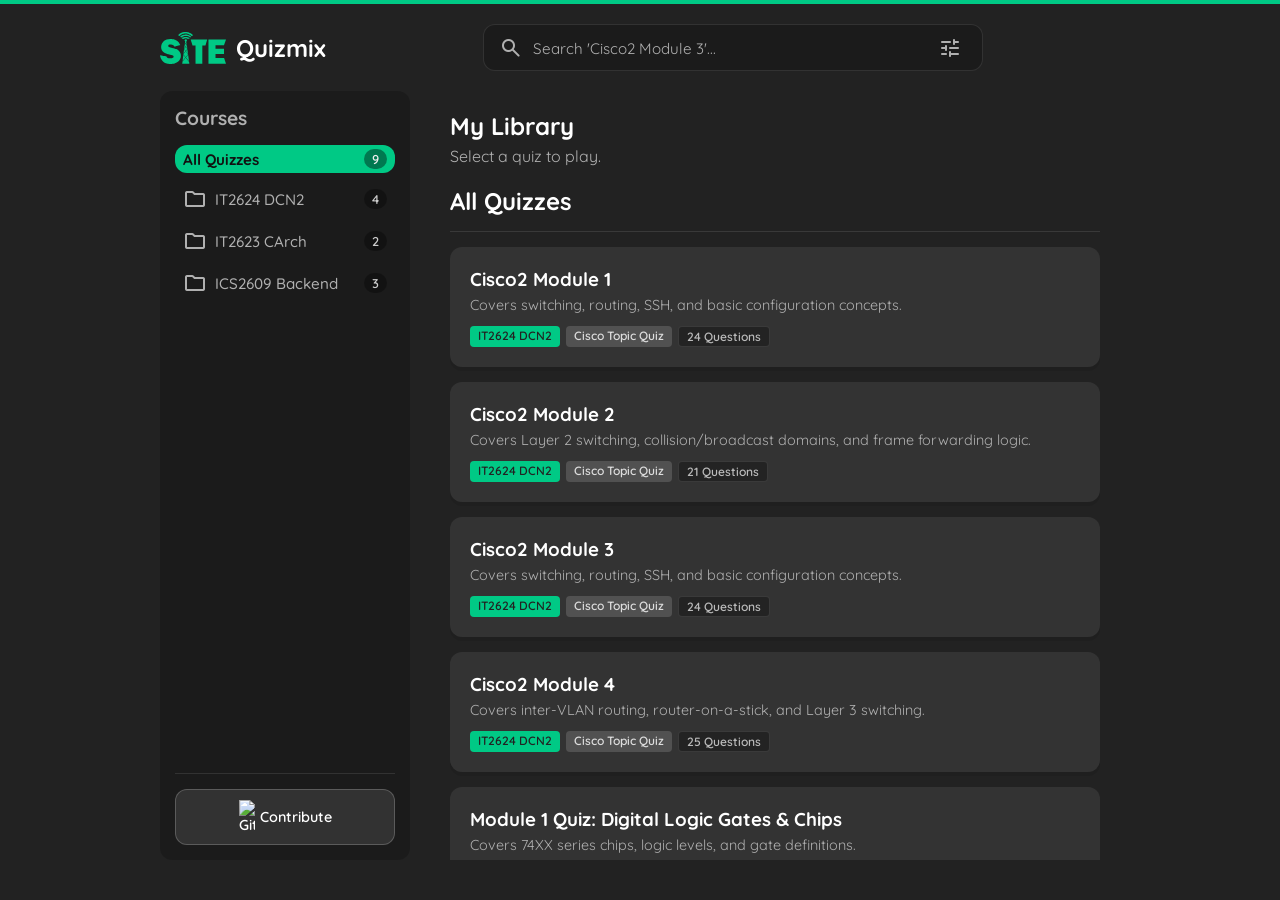
==== commit b54f1b05: "search polish added animated suggestions on search." ====
--- a/index.html
+++ b/index.html
@@ -38,7 +38,10 @@
                         <span class="material-symbols-rounded" id="mobile-search-icon">search</span>
                     </button>
                     <span class="material-symbols-rounded search-icon-left">search</span>
-                    <input type="text" id="quiz-search-input" class="search-input" placeholder="Search quizzes...">
+                    <div class="search-input-wrapper">
+                        <span id="search-suggestion-text" class="search-suggestion"></span>
+                        <input type="text" id="quiz-search-input" class="search-input" placeholder="Search quizzes...">
+                    </div>
                     <button id="search-filter-btn" class="search-filter-btn" title="Filter Options">
                         <span class="material-symbols-rounded">tune</span>
                     </button>
--- a/assets/css/style.css
+++ b/assets/css/style.css
@@ -46,12 +46,15 @@
 }
 
 input,
+button,
+select,
 textarea,
 [contenteditable] {
     -webkit-user-select: text;
     -moz-user-select: text;
     -ms-user-select: text;
     user-select: text;
+    font-family: inherit;
 }
 
 body {
@@ -94,6 +97,11 @@
     align-items: center;
     gap: 20px;
     flex-wrap: wrap;
+}
+
+.header-content.quiz-active {
+    flex-wrap: nowrap;
+    gap: 10px;
 }
 
 #score-board {
@@ -227,7 +235,7 @@
     flex-direction: row;
     overflow-x: auto;
     gap: 10px;
-    padding: 2px 5px 15px 5px;
+    padding: 2px 5px 6px 5px;
     margin: 0;
     flex-shrink: 0;
     width: 600px;
@@ -262,7 +270,7 @@
     padding: 4px 8px;
     border-radius: var(--radius);
     cursor: pointer;
-    transition: all 0.2s;
+    transition: background 0.3s ease, color 0.3s ease;
     font-weight: 500;
     color: var(--text-muted);
     display: flex;
@@ -309,13 +317,29 @@
     display: flex;
 }
 
+.course-children.animating {
+    animation: slideDownFade 0.3s ease-out forwards;
+}
+
+@keyframes slideDownFade {
+    0% {
+        opacity: 0;
+        transform: translateY(-10px);
+    }
+
+    100% {
+        opacity: 1;
+        transform: translateY(0);
+    }
+}
+
 .syscat-item {
     white-space: normal;
     padding: 2px 8px;
     border-radius: var(--radius);
     cursor: pointer;
-    transition: all 0.2s;
-    font-size: 0.9rem;
+    transition: background 0.3s ease, color 0.3s ease;
+    font-size: 0.85rem;
     color: var(--text-muted);
     font-weight: 500;
     display: flex;
@@ -586,7 +610,7 @@
         width: 100%;
         padding-left: 20px;
         padding-right: 20px;
-        margin-bottom: 15px;
+        margin-bottom: 5px;
         box-sizing: border-box;
     }
 
@@ -824,6 +848,110 @@
     background: rgba(0, 0, 0, 0.3);
     color: #bbb;
     border: 1px solid rgba(255, 255, 255, 0.1);
+}
+
+/* Skeleton Loading State (Fast Beat) */
+.skeleton {
+    background: rgba(255, 255, 255, 0.02);
+    border-color: transparent;
+    pointer-events: none;
+    user-select: none;
+    box-shadow: none !important;
+    animation: beat 0.8s infinite alternate;
+}
+
+.skeleton-title {
+    height: 20px;
+    width: 70%;
+    background: rgba(255, 255, 255, 0.08);
+    border-radius: 4px;
+    margin-bottom: 12px;
+}
+
+.skeleton-desc {
+    height: 14px;
+    width: 90%;
+    background: rgba(255, 255, 255, 0.08);
+    border-radius: 4px;
+    margin-bottom: 24px;
+}
+
+.skeleton-tags {
+    display: flex;
+    gap: 8px;
+}
+
+.skeleton-tag {
+    height: 20px;
+    width: 60px;
+    background: rgba(255, 255, 255, 0.08);
+    border-radius: 4px;
+}
+
+@keyframes beat {
+    0% {
+        opacity: 0.3;
+        transform: scale(0.99);
+    }
+
+    100% {
+        opacity: 0.8;
+        transform: scale(1.01);
+    }
+}
+
+/* CSS Spinner Overlay */
+.loading-spinner-overlay {
+    position: absolute;
+    top: 0;
+    left: 0;
+    width: 100%;
+    height: 100%;
+    display: flex;
+    justify-content: center;
+    align-items: center;
+    z-index: 50;
+    pointer-events: none;
+}
+
+.spinner-ring {
+    width: 48px;
+    height: 48px;
+    border: 4px solid rgba(255, 255, 255, 0.1);
+    border-top: 4px solid var(--primary);
+    border-radius: 50%;
+    animation: spin 1s linear infinite;
+    box-shadow: 0 4px 12px rgba(0, 0, 0, 0.5);
+    background: #222;
+}
+
+@keyframes spin {
+    0% {
+        transform: rotate(0deg);
+    }
+
+    100% {
+        transform: rotate(360deg);
+    }
+}
+
+/* Android-style Cascade Entrance */
+.cascade-animate {
+    opacity: 0;
+    transform: translateY(20px);
+    animation: cascadeEntrance 0.6s cubic-bezier(0.34, 1.56, 0.64, 1) forwards;
+}
+
+@keyframes cascadeEntrance {
+    0% {
+        opacity: 0;
+        transform: translateY(30px);
+    }
+
+    100% {
+        opacity: 1;
+        transform: translateY(0);
+    }
 }
 
 .remove-quiz {
@@ -2082,4 +2210,69 @@
     .q-image {
         max-height: 200px;
     }
+}
+
+/* ------------------------------------------------ */
+/* Animated Search Suggestions (Scroll Fade)        */
+/* ------------------------------------------------ */
+.search-input-wrapper {
+    position: relative;
+    flex: 1;
+    display: flex;
+    align-items: center;
+    overflow: hidden;
+    height: 100%;
+}
+
+.search-input {
+    background: transparent !important;
+    position: relative;
+    z-index: 2;
+    width: 100%;
+}
+
+.search-suggestion {
+    position: absolute;
+    left: 0;
+    top: 50%;
+    transform: translateY(-50%);
+    color: var(--text-muted);
+    font-size: 0.95rem;
+    pointer-events: none;
+    z-index: 1;
+    white-space: nowrap;
+    opacity: 0;
+    font-family: inherit;
+}
+
+.search-suggestion.anim-scroll-in {
+    animation: suggestionFadeScrollIn 0.5s cubic-bezier(0.2, 0.8, 0.2, 1) forwards;
+}
+
+.search-suggestion.anim-scroll-out {
+    animation: suggestionFadeScrollOut 0.5s cubic-bezier(0.2, 0.8, 0.2, 1) forwards;
+}
+
+@keyframes suggestionFadeScrollIn {
+    0% {
+        opacity: 0;
+        transform: translateY(50%);
+    }
+
+    100% {
+        opacity: 1;
+        transform: translateY(-50%);
+    }
+}
+
+@keyframes suggestionFadeScrollOut {
+    0% {
+        opacity: 1;
+        transform: translateY(-50%);
+    }
+
+    100% {
+        opacity: 0;
+        transform: translateY(-150%);
+    }
 }
